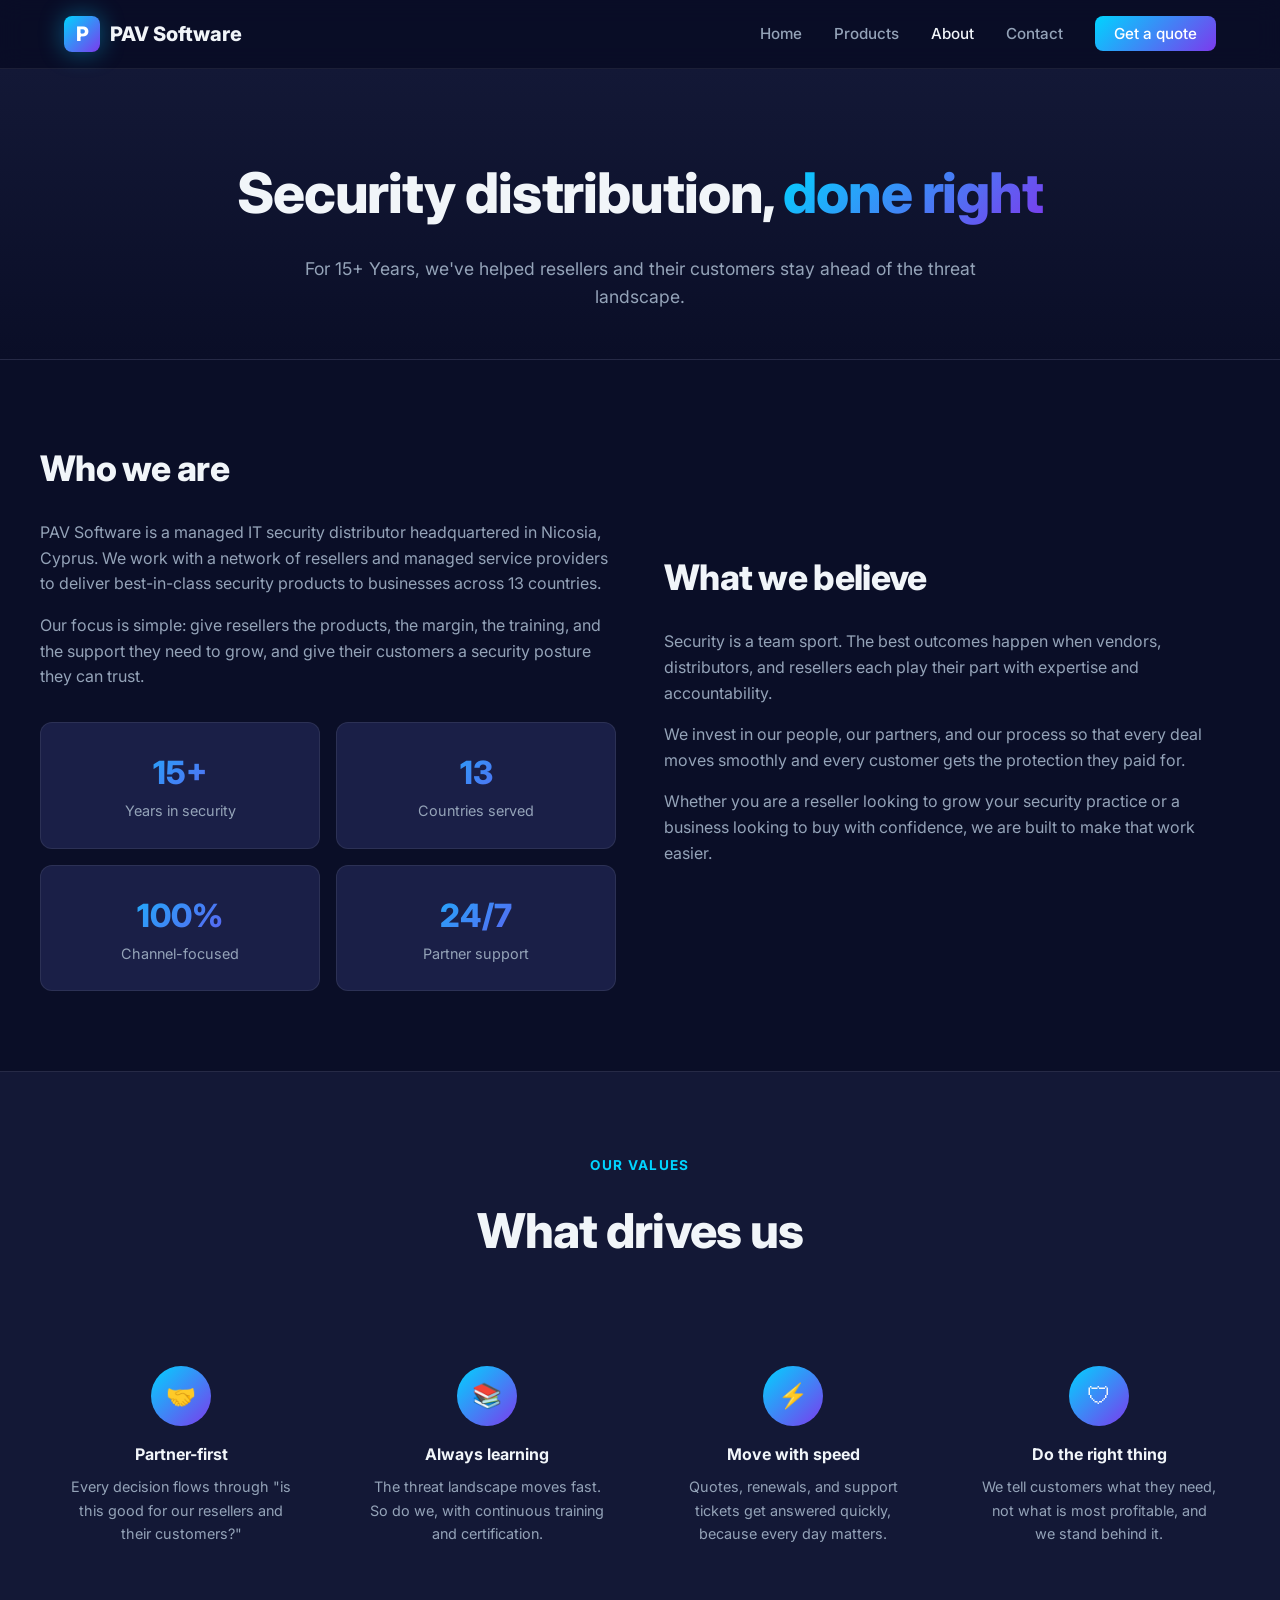
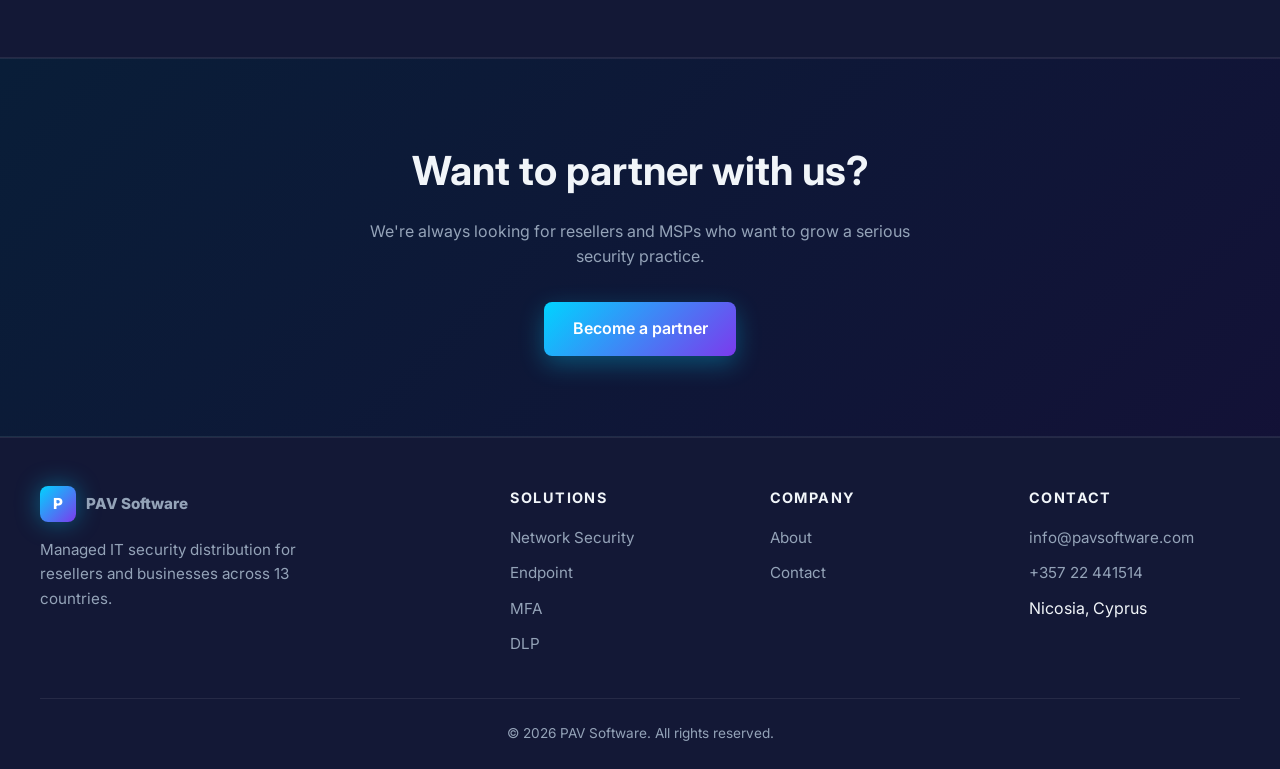
==== about.html @ 8c56e742 "Add about page" ====
<!DOCTYPE html><html lang="en"><head><meta charset="UTF-8"><meta name="viewport" content="width=device-width,initial-scale=1.0"><title>About - PAV Software</title><meta name="description" content="PAV Software has spent 15+ years helping resellers across 13 countries deliver enterprise security."><link rel="preconnect" href="https://fonts.googleapis.com"><link rel="preconnect" href="https://fonts.gstatic.com" crossorigin><link href="https://fonts.googleapis.com/css2?family=Inter:wght@400;500;600;700;800&display=swap" rel="stylesheet"><link rel="stylesheet" href="assets/style.css"></head><body><nav class="nav"><div class="nav-inner"><a href="index.html" class="brand"><span class="brand-mark">P</span><span>PAV Software</span></a><button class="nav-toggle" aria-label="Toggle menu">☰</button><ul class="nav-links"><li><a href="index.html">Home</a></li><li><a href="products.html">Products</a></li><li><a href="about.html" class="active">About</a></li><li><a href="contact.html">Contact</a></li><li><a href="contact.html" class="nav-cta">Get a quote</a></ul></div></nav><header class="page-header"><h1>Security distribution, <span style="background:var(--gradient);-webkit-background-clip:text;-webkit-text-fill-color:transparent;background-clip:text">done right</span></h1><p>For 15+ Years, we've helped resellers and their customers stay ahead of the threat landscape.</p></header><section class="section"><div class="section-inner"><div class="about-grid"><div class="about-text"><h2>Who we are</h2><p>PAV Software is a managed IT security distributor headquartered in Nicosia, Cyprus. We work with a network of resellers and managed service providers to deliver best-in-class security products to businesses across 13 countries.</p><p>Our focus is simple: give resellers the products, the margin, the training, and the support they need to grow, and give their customers a security posture they can trust.</p><div class="about-stats"><div class="about-stat"><strong>15+</strong><span>Years in security</span></div><div class="about-stat"><strong>13</strong><span>Countries served</span></div><div class="about-stat"><strong>100%</strong><span>Channel-focused</span></div><div class="about-stat"><strong>24/7</strong><span>Partner support</span></div></div></div><div class="about-text"><h2>What we believe</h2><p>Security is a team sport. The best outcomes happen when vendors, distributors, and resellers each play their part with expertise and accountability.</p><p>We invest in our people, our partners, and our process so that every deal moves smoothly and every customer gets the protection they paid for.</p><p>Whether you are a reseller looking to grow your security practice or a business looking to buy with confidence, we are built to make that work easier.</p></div></div></div></section><section class="section why"><div class="section-inner"><div class="section-head"><span class="section-eyebrow">Our values</span><h2>What drives us</h2></div><div class="values-grid"><div class="value"><div class="value-icon">🤝</div><h4>Partner-first</h4><p>Every decision flows through "is this good for our resellers and their customers?"</p></div><div class="value"><div class="value-icon">📚</div><h4>Always learning</h4><p>The threat landscape moves fast. So do we, with continuous training and certification.</p></div><div class="value"><div class="value-icon">⚡</div><h4>Move with speed</h4><p>Quotes, renewals, and support tickets get answered quickly, because every day matters.</p></div><div class="value"><div class="value-icon">🛡</div><h4>Do the right thing</h4><p>We tell customers what they need, not what is most profitable, and we stand behind it.</p></div></div></div></section><section class="cta-banner"><h2>Want to partner with us?</h2><p>We're always looking for resellers and MSPs who want to grow a serious security practice.</p><a href="contact.html" class="btn btn-primary">Become a partner</a></section><footer class="footer"><div class="footer-inner"><div class="footer-brand"><a href="index.html" class="brand"><span class="brand-mark">P</span><span>PAV Software</span></a><p>Managed IT security distribution for resellers and businesses across 13 countries.</p></div><div><h4>Solutions</h4><ul><li><a href="products.html#network">Network Security</a></li><li><a href="products.html#endpoint">Endpoint</a></li><li><a href="products.html#mfa">MFA</a></li><li><a href="products.html#dlp">DLP</a></ul></div><div><h4>Company</h4><ul><li><a href="about.html">About</a></li><li><a href="contact.html">Contact</a></li></ul></div><div><h4>Contact</h4><ul><li><a href="mailto:info@pavsoftware.com">info@pavsoftware.com</a></li><li><a href="tel:+35722441514">+357 22 441514</a></li><li>Nicosia, Cyprus</li></ul></div></div><div class="footer-bottom">© 2026 PAV Software. All rights reserved.</div></footer><script src="assets/script.js"></script></body></html>
---- assets/style.css ----
:root{--bg:#0a0e27;--bg2:#131836;--surface:#1a1f47;--primary:#00d4ff;--secondary:#7c3aed;--accent:#ff3d8a;--text:#f1f5f9;--muted:#94a3b8;--border:rgba(255,255,255,.08);--gradient:linear-gradient(135deg,#00d4ff 0%,#7c3aed 100%);--radius:12px}*{box-sizing:border-box;margin:0;padding:0}html{scroll-behavior:smooth}body{font-family:Inter,-apple-system,BlinkMacSystemFont,sans-serif;background:var(--bg);color:var(--text);line-height:1.6;overflow-x:hidden}a{color:var(--primary);text-decoration:none;transition:color .2s}a:hover{color:var(--secondary)}.nav{position:sticky;top:0;z-index:100;background:rgba(10,14,39,.85);backdrop-filter:blur(12px);border-bottom:1px solid var(--border)}.nav-inner{max-width:1200px;margin:0 auto;padding:1rem 1.5rem;display:flex;align-items:center;justify-content:space-between}.brand{display:flex;align-items:center;gap:.6rem;font-weight:800;font-size:1.25rem;color:var(--text)}.brand-mark{width:36px;height:36px;background:var(--gradient);border-radius:8px;display:grid;place-items:center;font-weight:800;color:#fff;box-shadow:0 0 24px rgba(0,212,255,.4)}.nav-links{display:flex;gap:2rem;align-items:center;list-style:none}.nav-links a{color:var(--muted);font-weight:500;font-size:.95rem;transition:color .2s}.nav-links a:hover,.nav-links a.active{color:var(--text)}.nav-cta{background:var(--gradient);color:#fff!important;padding:.5rem 1.2rem;border-radius:8px;font-weight:600}.nav-toggle{display:none;background:none;border:none;color:var(--text);font-size:1.5rem;cursor:pointer}.hero{position:relative;padding:6rem 1.5rem 5rem;text-align:center;overflow:hidden}.hero::before{content:'';position:absolute;top:-20%;left:50%;transform:translateX(-50%);width:800px;height:800px;background:radial-gradient(circle,rgba(124,58,237,.3) 0%,transparent 60%);z-index:0}.hero-content{position:relative;z-index:1;max-width:900px;margin:0 auto}.hero-eyebrow{display:inline-block;padding:.4rem 1rem;background:rgba(0,212,255,.1);border:1px solid rgba(0,212,255,.3);border-radius:999px;font-size:.85rem;font-weight:600;color:var(--primary);margin-bottom:1.5rem}.hero h1{font-size:clamp(2.5rem,6vw,4.5rem);font-weight:800;line-height:1.1;letter-spacing:-.02em;margin-bottom:1.5rem}.hero h1 .grad{background:var(--gradient);-webkit-background-clip:text;-webkit-text-fill-color:transparent;background-clip:text}.hero p{font-size:1.25rem;color:var(--muted);max-width:700px;margin:0 auto 2.5rem}.hero-cta{display:flex;gap:1rem;justify-content:center;flex-wrap:wrap}.btn{display:inline-block;padding:.9rem 1.8rem;border-radius:8px;font-weight:600;font-size:1rem;transition:transform .2s,box-shadow .2s;cursor:pointer;border:none}.btn-primary{background:var(--gradient);color:#fff;box-shadow:0 8px 24px rgba(0,212,255,.3)}.btn-primary:hover{transform:translateY(-2px);color:#fff}.btn-secondary{background:0 0;color:var(--text);border:1px solid var(--border)}.btn-secondary:hover{background:var(--surface);color:var(--text)}.trust{padding:2rem 1.5rem;border-top:1px solid var(--border);border-bottom:1px solid var(--border);background:var(--bg2)}.trust-inner{max-width:1200px;margin:0 auto;display:flex;justify-content:space-between;align-items:center;flex-wrap:wrap;gap:1.5rem}.trust-label{color:var(--muted);font-size:.9rem;font-weight:500}.trust-stats{display:flex;gap:3rem;flex-wrap:wrap}.trust-stat strong{color:var(--primary);font-size:1.5rem;font-weight:800;display:block}.trust-stat span{color:var(--muted);font-size:.85rem}.section{padding:5rem 1.5rem}.section-inner{max-width:1200px;margin:0 auto}.section-head{text-align:center;margin-bottom:4rem}.section-eyebrow{display:inline-block;font-size:.85rem;font-weight:700;color:var(--primary);text-transform:uppercase;letter-spacing:.1em;margin-bottom:1rem}.section h2{font-size:clamp(2rem,4vw,3rem);font-weight:800;letter-spacing:-.02em;margin-bottom:1rem}.section-sub{font-size:1.1rem;color:var(--muted);max-width:600px;margin:0 auto}.grid{display:grid;grid-template-columns:repeat(auto-fit,minmax(280px,1fr));gap:1.5rem}.card{background:var(--surface);border:1px solid var(--border);border-radius:var(--radius);padding:2rem;transition:transform .2s,border-color .2s}.card:hover{transform:translateY(-4px);border-color:rgba(0,212,255,.3)}.card-icon{width:48px;height:48px;background:var(--gradient);border-radius:10px;display:grid;place-items:center;font-size:1.5rem;margin-bottom:1.2rem}.card h3{font-size:1.25rem;margin-bottom:.6rem}.card p{color:var(--muted);font-size:.95rem}.why{background:var(--bg2);border-top:1px solid var(--border);border-bottom:1px solid var(--border)}.why-list{display:grid;grid-template-columns:repeat(auto-fit,minmax(220px,1fr));gap:2rem}.why-item h4{font-size:1.1rem;margin-bottom:.5rem;display:flex;align-items:center;gap:.6rem}.why-item .check{width:24px;height:24px;background:var(--gradient);border-radius:50%;display:inline-grid;place-items:center;color:#fff;font-size:.8rem;font-weight:800;flex-shrink:0}.why-item p{color:var(--muted);font-size:.95rem}.partners{display:flex;gap:2rem;justify-content:center;align-items:center;flex-wrap:wrap;padding:3rem 0}.partner{padding:1rem 2rem;background:var(--surface);border:1px solid var(--border);border-radius:8px;font-weight:700;font-size:1.1rem;color:var(--muted);letter-spacing:.05em}.cta-banner{padding:5rem 1.5rem;text-align:center;background:linear-gradient(135deg,rgba(0,212,255,.08),rgba(124,58,237,.08));border-top:1px solid var(--border);border-bottom:1px solid var(--border)}.cta-banner h2{font-size:clamp(1.8rem,4vw,2.5rem);margin-bottom:1rem}.cta-banner p{color:var(--muted);max-width:600px;margin:0 auto 2rem}.footer{background:var(--bg2);border-top:1px solid var(--border);padding:3rem 1.5rem 1.5rem}.footer-inner{max-width:1200px;margin:0 auto;display:grid;grid-template-columns:2fr 1fr 1fr 1fr;gap:3rem;margin-bottom:2rem}.footer-brand p{color:var(--muted);margin-top:1rem;max-width:300px;font-size:.95rem}.footer h4{font-size:.9rem;text-transform:uppercase;letter-spacing:.1em;margin-bottom:1rem;color:var(--text)}.footer ul{list-style:none}.footer li{margin-bottom:.6rem}.footer a{color:var(--muted);font-size:.95rem}.footer a:hover{color:var(--primary)}.footer-bottom{max-width:1200px;margin:0 auto;padding-top:1.5rem;border-top:1px solid var(--border);text-align:center;color:var(--muted);font-size:.85rem}.page-header{padding:5rem 1.5rem 3rem;text-align:center;background:linear-gradient(180deg,var(--bg2) 0%,var(--bg) 100%);border-bottom:1px solid var(--border)}.page-header h1{font-size:clamp(2.2rem,5vw,3.5rem);font-weight:800;letter-spacing:-.02em;margin-bottom:1rem}.page-header p{color:var(--muted);max-width:700px;margin:0 auto;font-size:1.1rem}.contact-grid{display:grid;grid-template-columns:1fr 1fr;gap:3rem;align-items:start}.contact-info{display:flex;flex-direction:column;gap:1.5rem}.contact-item{display:flex;gap:1rem;align-items:flex-start;padding:1.2rem;background:var(--surface);border:1px solid var(--border);border-radius:var(--radius)}.contact-icon{width:40px;height:40px;background:var(--gradient);border-radius:8px;display:grid;place-items:center;flex-shrink:0}.contact-item h4{font-size:.95rem;margin-bottom:.3rem}.contact-item p{color:var(--muted);font-size:.9rem}.contact-form{background:var(--surface);border:1px solid var(--border);border-radius:var(--radius);padding:2rem}.form-group{margin-bottom:1.2rem}.form-group label{display:block;font-size:.9rem;font-weight:500;margin-bottom:.4rem;color:var(--muted)}.form-group input,.form-group textarea,.form-group select{width:100%;padding:.7rem .9rem;background:var(--bg);border:1px solid var(--border);border-radius:8px;color:var(--text);font-family:inherit;font-size:.95rem;transition:border-color .2s}.form-group input:focus,.form-group textarea:focus,.form-group select:focus{outline:0;border-color:var(--primary)}.form-group textarea{min-height:120px;resize:vertical}.form-submit{width:100%}.about-grid{display:grid;grid-template-columns:1fr 1fr;gap:3rem;align-items:center}.about-text h2{font-size:2.2rem;margin-bottom:1.5rem}.about-text p{color:var(--muted);margin-bottom:1rem}.about-stats{display:grid;grid-template-columns:1fr 1fr;gap:1rem;margin-top:2rem}.about-stat{padding:1.5rem;background:var(--surface);border:1px solid var(--border);border-radius:var(--radius);text-align:center}.about-stat strong{display:block;font-size:2rem;font-weight:800;background:var(--gradient);-webkit-background-clip:text;-webkit-text-fill-color:transparent;background-clip:text}.about-stat span{color:var(--muted);font-size:.9rem}.values-grid{display:grid;grid-template-columns:repeat(auto-fit,minmax(220px,1fr));gap:1.5rem}.value{text-align:center;padding:2rem 1.5rem}.value-icon{width:60px;height:60px;background:var(--gradient);border-radius:50%;display:grid;place-items:center;margin:0 auto 1rem;font-size:1.5rem}.value h4{margin-bottom:.5rem}.value p{color:var(--muted);font-size:.9rem}@media (max-width:768px){.nav-links{display:none;position:absolute;top:100%;left:0;right:0;background:var(--bg2);flex-direction:column;padding:1rem;gap:1rem;border-bottom:1px solid var(--border)}.nav-links.open{display:flex}.nav-toggle{display:block}.footer-inner{grid-template-columns:1fr 1fr}.contact-grid{grid-template-columns:1fr}.about-grid{grid-template-columns:1fr}}
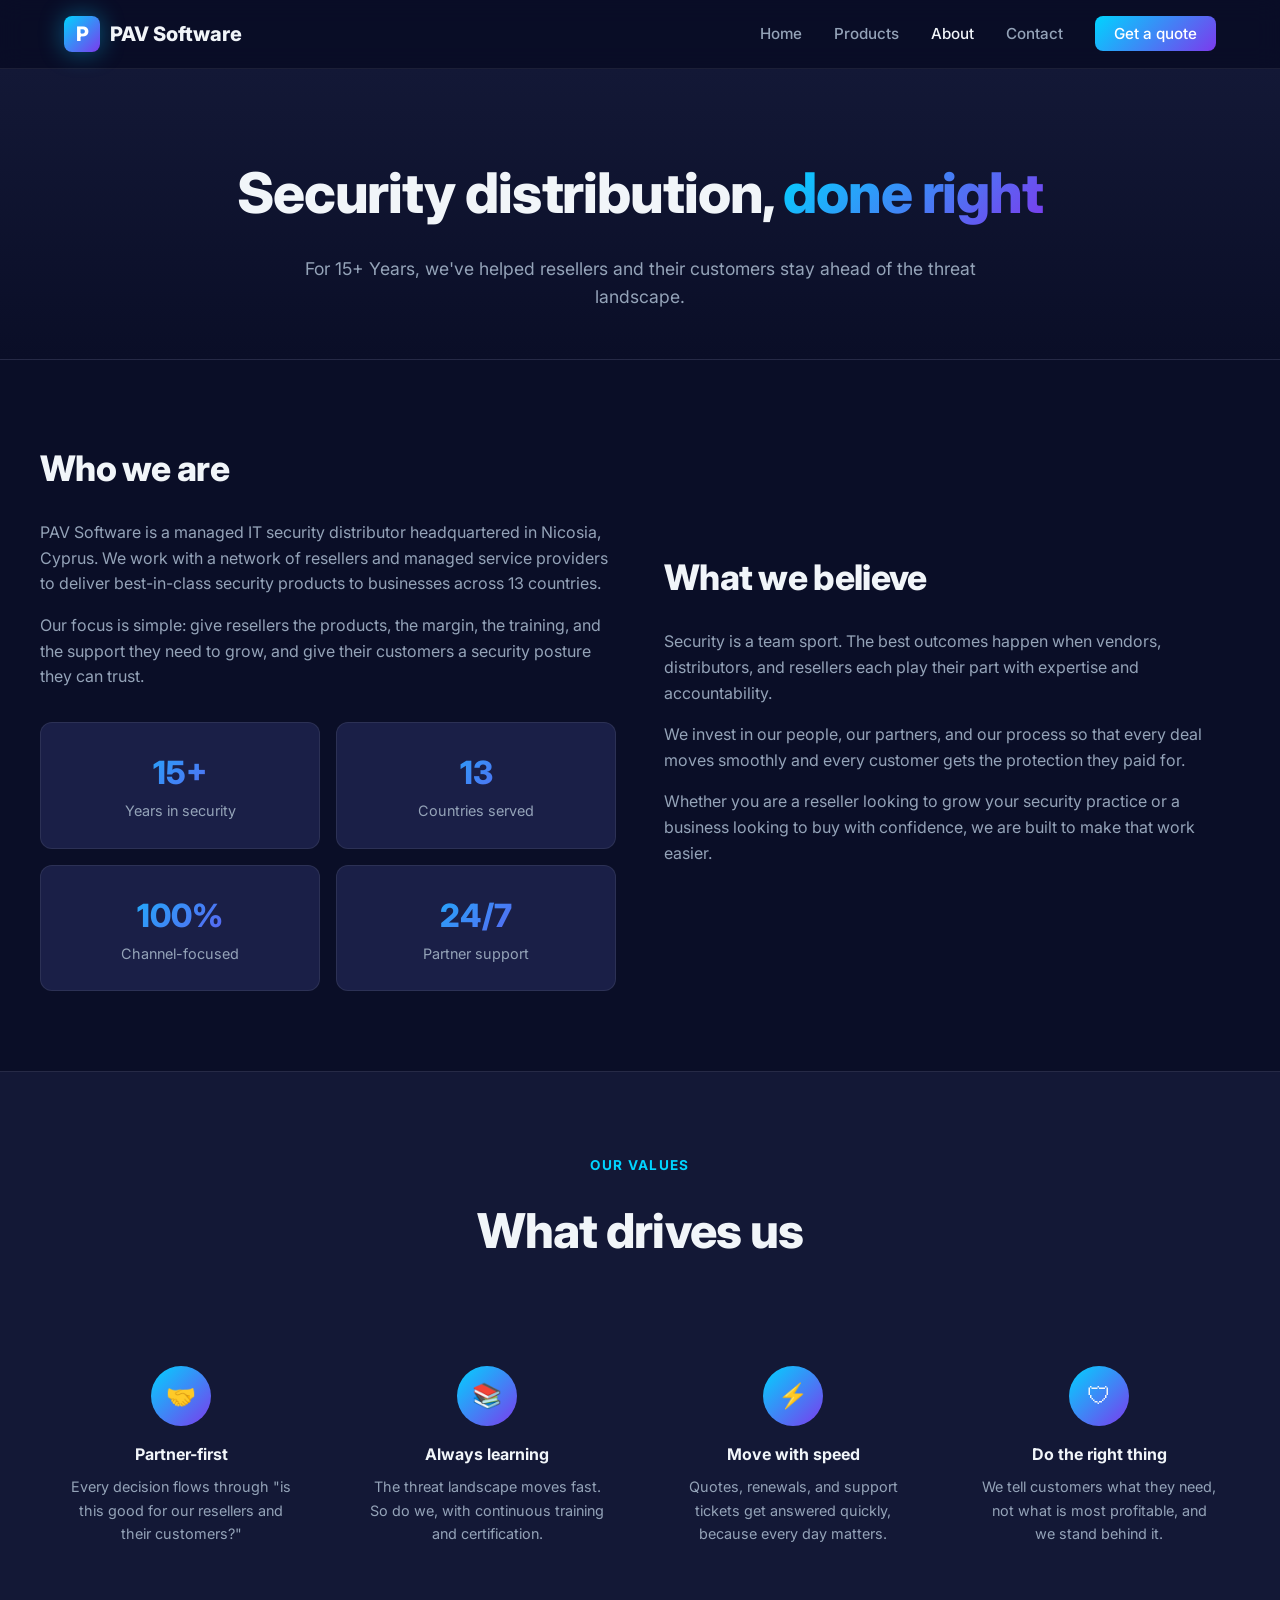
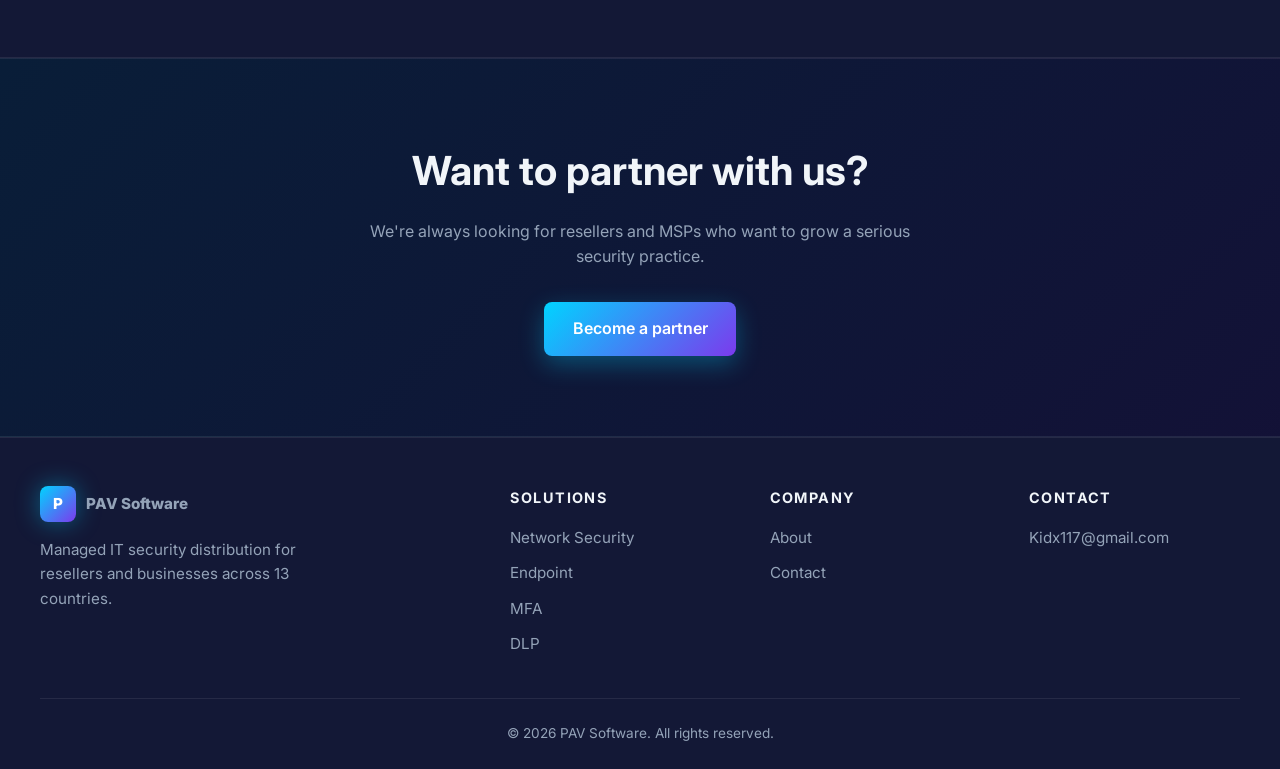
==== commit 91e64952: "Email change to Kidx117@gmail.com and drop phone/location" ====
--- a/about.html
+++ b/about.html
@@ -1 +1,2 @@
-<!DOCTYPE html><html lang="en"><head><meta charset="UTF-8"><meta name="viewport" content="width=device-width,initial-scale=1.0"><title>About - PAV Software</title><meta name="description" content="PAV Software has spent 15+ years helping resellers across 13 countries deliver enterprise security."><link rel="preconnect" href="https://fonts.googleapis.com"><link rel="preconnect" href="https://fonts.gstatic.com" crossorigin><link href="https://fonts.googleapis.com/css2?family=Inter:wght@400;500;600;700;800&display=swap" rel="stylesheet"><link rel="stylesheet" href="assets/style.css"></head><body><nav class="nav"><div class="nav-inner"><a href="index.html" class="brand"><span class="brand-mark">P</span><span>PAV Software</span></a><button class="nav-toggle" aria-label="Toggle menu">☰</button><ul class="nav-links"><li><a href="index.html">Home</a></li><li><a href="products.html">Products</a></li><li><a href="about.html" class="active">About</a></li><li><a href="contact.html">Contact</a></li><li><a href="contact.html" class="nav-cta">Get a quote</a></ul></div></nav><header class="page-header"><h1>Security distribution, <span style="background:var(--gradient);-webkit-background-clip:text;-webkit-text-fill-color:transparent;background-clip:text">done right</span></h1><p>For 15+ Years, we've helped resellers and their customers stay ahead of the threat landscape.</p></header><section class="section"><div class="section-inner"><div class="about-grid"><div class="about-text"><h2>Who we are</h2><p>PAV Software is a managed IT security distributor headquartered in Nicosia, Cyprus. We work with a network of resellers and managed service providers to deliver best-in-class security products to businesses across 13 countries.</p><p>Our focus is simple: give resellers the products, the margin, the training, and the support they need to grow, and give their customers a security posture they can trust.</p><div class="about-stats"><div class="about-stat"><strong>15+</strong><span>Years in security</span></div><div class="about-stat"><strong>13</strong><span>Countries served</span></div><div class="about-stat"><strong>100%</strong><span>Channel-focused</span></div><div class="about-stat"><strong>24/7</strong><span>Partner support</span></div></div></div><div class="about-text"><h2>What we believe</h2><p>Security is a team sport. The best outcomes happen when vendors, distributors, and resellers each play their part with expertise and accountability.</p><p>We invest in our people, our partners, and our process so that every deal moves smoothly and every customer gets the protection they paid for.</p><p>Whether you are a reseller looking to grow your security practice or a business looking to buy with confidence, we are built to make that work easier.</p></div></div></div></section><section class="section why"><div class="section-inner"><div class="section-head"><span class="section-eyebrow">Our values</span><h2>What drives us</h2></div><div class="values-grid"><div class="value"><div class="value-icon">🤝</div><h4>Partner-first</h4><p>Every decision flows through "is this good for our resellers and their customers?"</p></div><div class="value"><div class="value-icon">📚</div><h4>Always learning</h4><p>The threat landscape moves fast. So do we, with continuous training and certification.</p></div><div class="value"><div class="value-icon">⚡</div><h4>Move with speed</h4><p>Quotes, renewals, and support tickets get answered quickly, because every day matters.</p></div><div class="value"><div class="value-icon">🛡</div><h4>Do the right thing</h4><p>We tell customers what they need, not what is most profitable, and we stand behind it.</p></div></div></div></section><section class="cta-banner"><h2>Want to partner with us?</h2><p>We're always looking for resellers and MSPs who want to grow a serious security practice.</p><a href="contact.html" class="btn btn-primary">Become a partner</a></section><footer class="footer"><div class="footer-inner"><div class="footer-brand"><a href="index.html" class="brand"><span class="brand-mark">P</span><span>PAV Software</span></a><p>Managed IT security distribution for resellers and businesses across 13 countries.</p></div><div><h4>Solutions</h4><ul><li><a href="products.html#network">Network Security</a></li><li><a href="products.html#endpoint">Endpoint</a></li><li><a href="products.html#mfa">MFA</a></li><li><a href="products.html#dlp">DLP</a></ul></div><div><h4>Company</h4><ul><li><a href="about.html">About</a></li><li><a href="contact.html">Contact</a></li></ul></div><div><h4>Contact</h4><ul><li><a href="mailto:info@pavsoftware.com">info@pavsoftware.com</a></li><li><a href="tel:+35722441514">+357 22 441514</a></li><li>Nicosia, Cyprus</li></ul></div></div><div class="footer-bottom">© 2026 PAV Software. All rights reserved.</div></footer><script src="assets/script.js"></script></body></html>+<!DOCTYPE html><html lang="en"><head><meta charset="UTF-8"><meta name="viewport" content="width=device-width,initial-scale=1.0"><title>About - PAV Software</title><meta name="description" content="PAV Software has spent 15+ years helping resellers across 13 countries deliver enterprise security."><link rel="preconnect" href="https://fonts.googleapis.com"><link rel="preconnect" href="https://fonts.gstatic.com" crossorigin><link href="https://fonts.googleapis.com/css2?family=Inter:wght@400;500;6007700;800&display=swap" rel="stylesheet"><link rel="stylesheet" href="assets/style.css"></head><body><nav class="nav"><div class="nav-inner"><a href="index.html" class="brand"><span class="brand-mark">P</span><span>PAV Software</span></a><button class="nav-toggle" aria-label="Toggle menu">☰</button><ul class="nav-links"><li><a href="index.html">Home</a></li><li><a href="products.html">Products</a></li><li><a href="about.html" class="active">About</a></li><li><a href="contact.html">Contact</a></li><li><a href="contact.html" class="nav-cta">Get a quote</a></ul></div></nav><header class="page-header"><h1>Security distribution, <span style="background:var(--gradient);-webkit-background-clip:text;-webkit-text-fill-color:transparent;background-clip:text">done right</span></h1><p>For 15+ Years, we've helped resellers and their customers stay ahead of the threat landscape.</p></header><section class="section"><div class="section-inner"><div class="about-grid"><div class="about-text"><h2>Who we are</h2><p>PAV Software is a managed IT security distributor headquartered in Nicosia, Cyprus. We work with a network of resellers and managed service providers to deliver best-in-class security products to businesses across 13 countries.</p><p>Our focus is simple: give resellers the products, the margin, the training, and the support they need to grow, and give their customers a security posture they can trust.</p><div class="about-stats"><div class="about-stat"><strong>15+</strong><span>Years in security</span></div><div class="about-stat"><strong>13</strong><span>Countries served</span></div><div class="about-stat"><strong>100%</strong><span>Channel-focused</span></div><div class="about-stat"><strong>24/7</strong><span>Partner support</span></div></div></div><div class="about-text"><h2>What we believe</h2><p>Security is a team sport. The best outcomes happen when vendors, distributors, and resellers each play their part with expertise and accountability.</p><p>We invest in our people, our partners, and our process so that every deal moves smoothly and every customer gets the protection they paid for.</p><p>Whether you are a reseller looking to grow your security practice or a business looking to buy with confidence, we are built to make that work easier.</p></div></div></div></section><section class="section why"><div class="section-inner"><div class="section-head"><span class="section-eyebrow">Our values</span><h2>What drives us</h2></div><div class="values-grid"><div class="value"><div class="value-icon">🤝</div><h4>Partner-first</h4><p>Every decision flows through "is this good for our resellers and their customers?"</p></div><div class="value"><div class="value-icon">📚</div><h4>Always learning</h4><p>The threat landscape moves fast. So do we, with continuous training and certification.</p></div><div class="value"><div class="value-icon">⚡</div><h4>Move with speed</h4><p>Quotes, renewals, and support tickets get answered quickly, because every day matters.</p></div><div class="value"><div class="value-icon">🛡</div><h4>Do the right thing</h4><p>We tell customers what they need, not what is most profitable, and we stand behind it.</p></div></div></div></section><section class="cta-banner"><h2>Want to partner with us?</h2><p>We're always looking for resellers and MSPs who want to grow a serious security practice.</p><a href="contact.html" class="btn btn-primary">Become a partner</a></section><footer class="footer"><div class="footer-inner"><div class="footer-brand"><a href="index.html" class="brand"><span class="brand-mark">P</span><span>PAV Software</span></a><p>Managed IT security distribution for resellers and businesses across 13 countries.</p></div><div><h4>Solutions</h4><ul><li><a href="products.html#network">Network Security</a></li><li><a href="products.html#endpoint">Endpoint</a></li><li><a href="products.html#mfa">MFA</a></li><li><a href="products.html#dlp">DLP</a></ul></div><div><h4>Company</h4><ul><li><a href="about.html">About</a></li><li><a href="contact.html">Contact</a></li></ul></div><div><h4>Contact</h4><ul><li><a href="mailto:Kidx117@gmail.com">Kidx117@gmail.com</a></li></ul></div></div><div class="footer-bottom">© 2026 PAV Software. All rights reserved.</div></footer><script src="assets/script.js"></script>
+<script src="assets/chat.js"></script></body></html>
